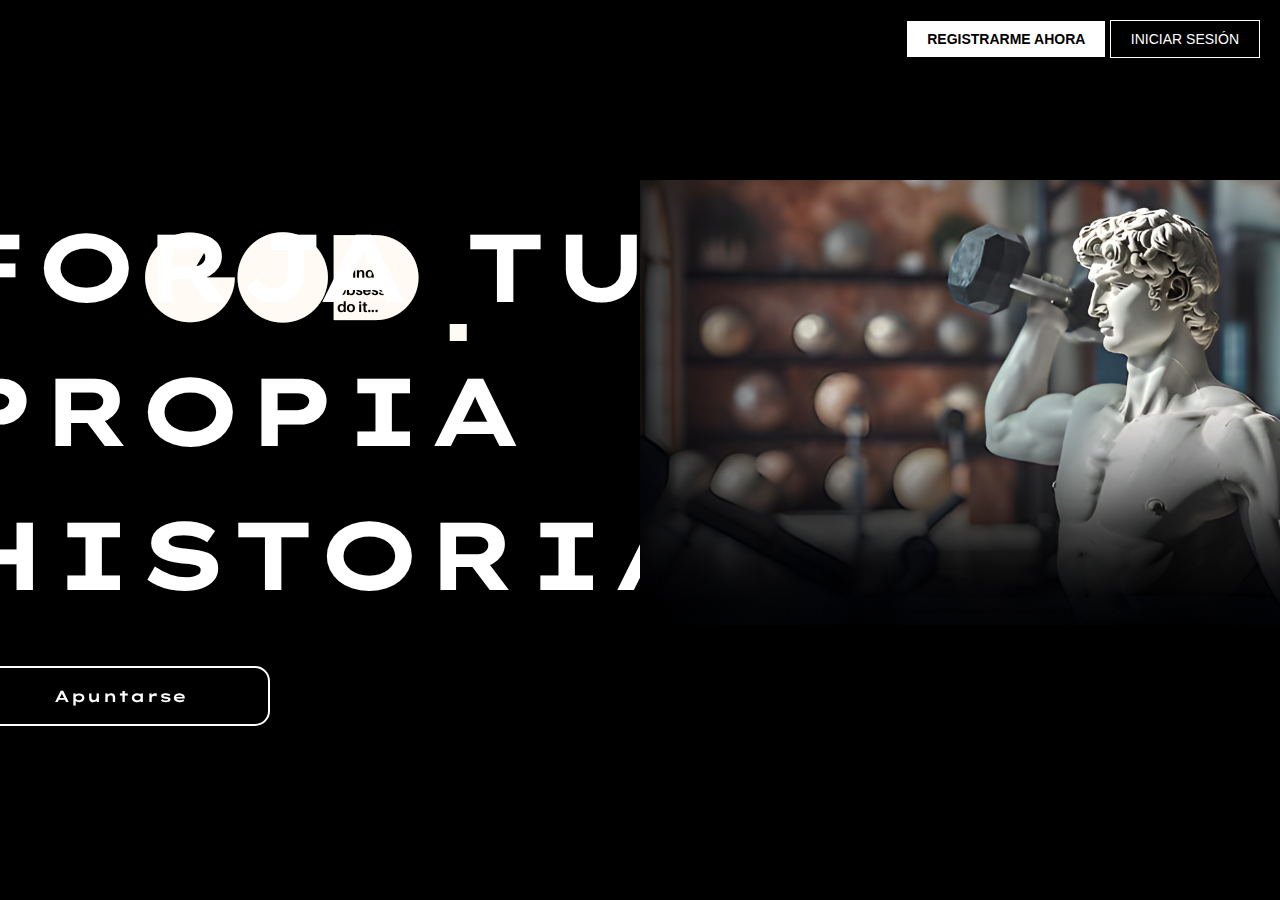
==== index.html @ fbf04f44 "Merge branch 'main' of https://github.com/LoadingLio/TFG" ====
<!DOCTYPE html>
<html lang="en">
<head>
    <meta charset="UTF-8">
    <meta name="viewport" content="width=device-width, initial-scale=1.0">
    <title>GOD FIT</title>
    <link rel="stylesheet" href="styles.css">
    <link rel="preconnect" href="https://fonts.googleapis.com">
    <link rel="preconnect" href="https://fonts.gstatic.com" crossorigin>
    <link href="https://fonts.googleapis.com/css2?family=Lexend+Zetta:wght@100..900&display=swap" rel="stylesheet">
</head>
<body>

    
        <div class="header">

            <div class="logo">
                <a href="index.html">
                    <img alt="GOD" src="Sources/god.png"/>
                </a>
            </div>
      
            <div class="nav-buttons">
                <button class="reg_ahora" onclick="location.href='RegScreen/register.html'">REGISTRARME AHORA</button>
                <button class="ini_sesion" onclick="location.href='LogScreen/login.html'">INICIAR SESIÓN</button>
            </div>
            </div>
        
        <div class="content">
            <div class="left-section">
                <div class="text-section">
                    <h1>FORJA TU PROPIA HISTORIA</h1>
                </div>
                    <button class="apuntarse" role="button">Apuntarse</button>                
                </div>
                <div class="image-section">
                    <img alt="Statue of David lifting a dumbbell in a gym setting" src="Sources/dios.png"/>
                </div>
            </div>

        </div> 
    </div>
   </body>
  </html>
</html>
---- styles.css ----
* {
    margin: 0;
    padding: 0;
    box-sizing: border-box;
}

body {
    font-family: Arial, sans-serif;
    background-color: #000;
    color: #fff;
}


.header {
    display: flex;
    justify-content: space-between;
    width: 100%;
    margin-top: 0;
    padding-top: 0; /* Asegúrate de que no haya márgenes innecesarios */
}
.logo {
    display: inline;
    align-items: left;
    height: 100px; /* o cualquier otro valor que desees */
}
.logo img {
    padding-top: 40px;
    padding-left: 40px;
;
}
.nav-buttons {
    display: inline; /* Alinear los botones horizontalmente */
    gap: 10px; /* Espaciado entre los botones */
    padding-top: 20px;
    padding-right: 20px;
}

.nav-buttons .reg_ahora {
    background-color: #fff; /* Fondo blanco para REGISTRARME AHORA */
    color: #000; /* Texto negro */
    border: none;
    padding: 10px 20px;
    font-size: 14px;
    cursor: pointer;
    font-weight: bold;
}

.nav-buttons .ini_sesion {
    background-color: #000; /* Fondo negro para INICIAR SESIÓN */
    color: #fff; /* Texto blanco */
    border: 1px solid #fff; /* Borde blanco */
    padding: 10px 20px;
    font-size: 14px;
    cursor: pointer;
}
.content {
    display: flex;
    align-items: center;
    justify-content: space-between;
    width: 100%;
    height: 100%;
    flex-direction: row;
}
.left-section {
    width: 50%;
    height: 600px;
    display: flex;
    flex-direction: column;
    align-items: center;
    justify-content: center;
  }
.text-section {
    flex-grow: 1;
    padding: 20px;
    text-align: left;
    font-size: 48px;
    margin: 0;
    font-family: "Lexend Zetta", serif;
    font-weight: 700;
    line-height: 1.5;
margin-bottom: 20px;
padding-left: 30px;
}


.apuntarse {
    background-color: #000;
    border: 2px solid #fff; 
    border-radius: 15px; /* Relleno redondeado */
    box-sizing: border-box;
    color: #ffffff;
    cursor: pointer;
    display: inline-block;
    font-family: "Lexend Zetta", serif;
    font-size: 16px;
    font-weight: 600;
    min-height: 60px;
    padding: 16px 24px;
    text-align: center;
    transition: all 300ms cubic-bezier(.23, 1, 0.32, 1);
    touch-action: manipulation;
    width: 300px;
    height: 200px;
    will-change: transform;
    margin-bottom: 100px;
    margin-right: 400px;
  }
  
  .apuntarse:disabled {
    pointer-events: none;
  }
  
  .apuntarse:hover {
    color: #000000;
    background-color: #ffffff;
    box-shadow: rgba(0, 0, 0, 0.25) 0 8px 15px;
    transform: translateY(-2px);
  }
  
  .apuntarse:active {
    box-shadow: none;
    transform: translateY(0);
  }
.image-section {
    width: 50%;
    height: 800px;
    display: flex;
    justify-content: flex-end;
    position: relative;
    padding-top: 80px;
  }
  
  .image-section img {
    width: 50vw; /* Toma el ancho completo de la ventana */
    height: 50vh; /* Toma el alto completo de la ventana */
    object-fit: cover;
    position: relative;
    top: 0;
    left: 0;
}
@media (max-width: 768px) {
    .content {
        flex-direction: column;
    }
    .text-section h1 {
        font-size: 36px;
    }
    
}
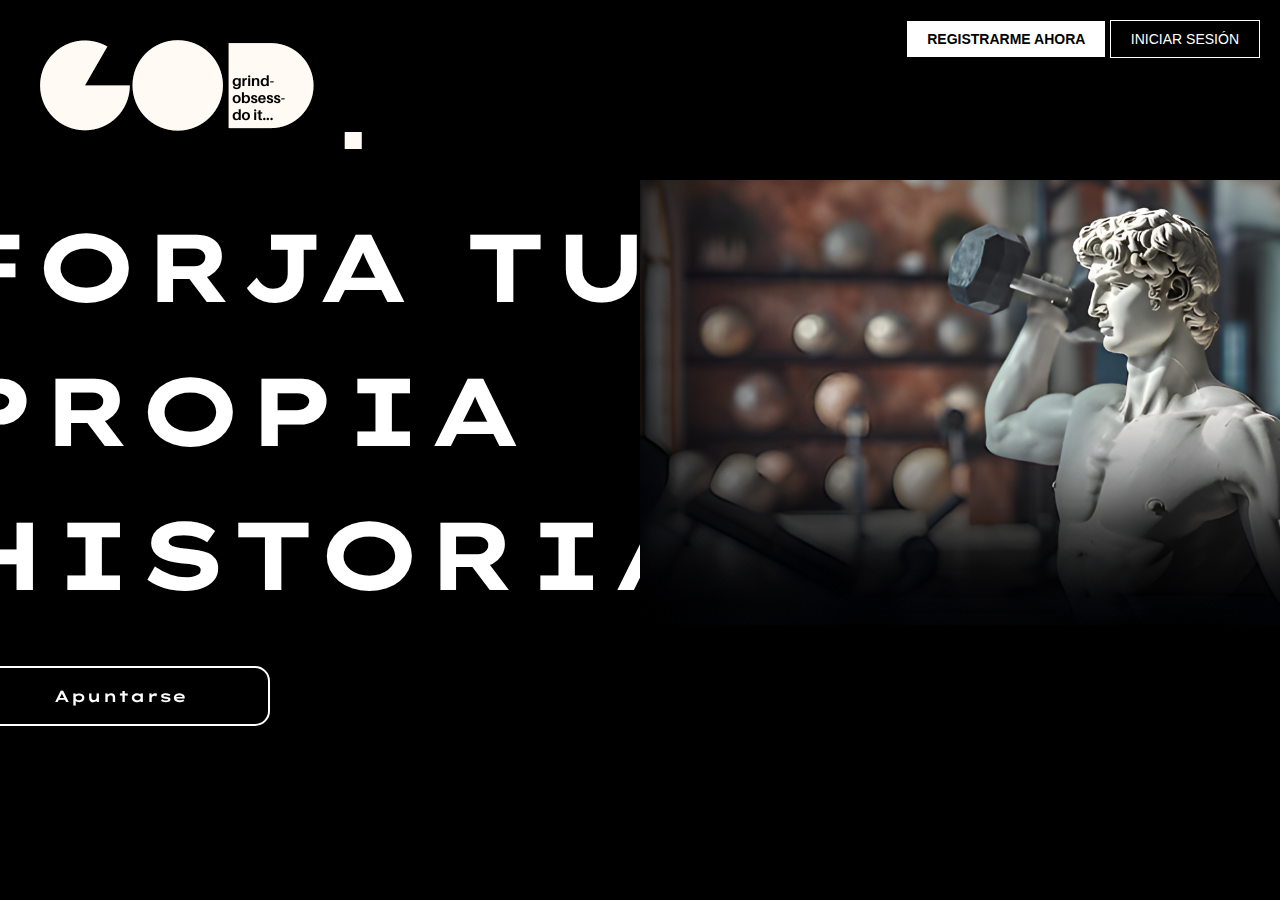
==== commit 6d7cd77d: "Correccion imagen" ====
--- a/index.html
+++ b/index.html
@@ -13,7 +13,6 @@
 
     
         <div class="header">
-
             <div class="logo">
                 <a href="index.html">
                     <img alt="GOD" src="Sources/god.png"/>
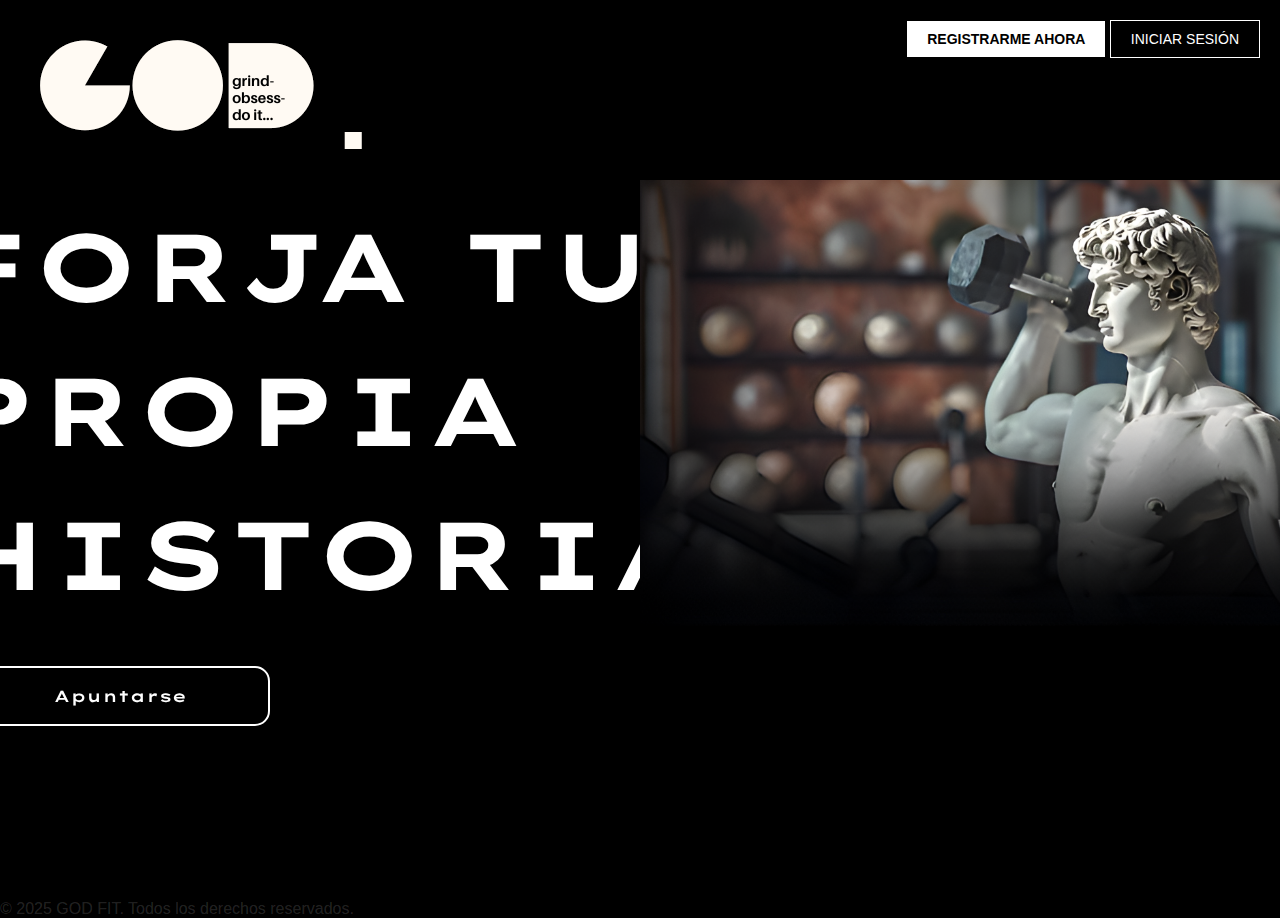
==== commit 51b9db1b: "Refactor HTML structure and add footer section; update CSS for better responsiveness" ====
--- a/index.html
+++ b/index.html
@@ -18,12 +18,11 @@
                     <img alt="GOD" src="Sources/god.png"/>
                 </a>
             </div>
-      
             <div class="nav-buttons">
                 <button class="reg_ahora" onclick="location.href='RegScreen/register.html'">REGISTRARME AHORA</button>
                 <button class="ini_sesion" onclick="location.href='LogScreen/login.html'">INICIAR SESIÓN</button>
             </div>
-            </div>
+        </div>
         
         <div class="content">
             <div class="left-section">
@@ -31,14 +30,23 @@
                     <h1>FORJA TU PROPIA HISTORIA</h1>
                 </div>
                     <button class="apuntarse" role="button">Apuntarse</button>                
-                </div>
+            </div>
                 <div class="image-section">
                     <img alt="Statue of David lifting a dumbbell in a gym setting" src="Sources/dios.png"/>
                 </div>
+        </div>
+        
+        <div class="footer">
+            <div class="footer-text">
+                <p style="color: rgba(255, 255, 255, 0.150);">© 2025 GOD FIT. Todos los derechos reservados.</p>
             </div>
-
-        </div> 
-    </div>
+        </div>
+    <script>
+        const textSection = document.querySelector('.text-section');
+        setTimeout(() => {
+            textSection.classList.add('aparece');
+        }, 500);
+    </script>
    </body>
   </html>
 </html>
--- a/styles.css
+++ b/styles.css
@@ -78,10 +78,17 @@
     font-family: "Lexend Zetta", serif;
     font-weight: 700;
     line-height: 1.5;
-margin-bottom: 20px;
-padding-left: 30px;
+    margin-bottom: 20px;
+    padding-left: 30px;
+    opacity: 0;
+    transform: translateY(50px);
+    transition: opacity 1s, transform 1s;
 }
 
+    .text-section.aparece {
+    opacity: 1;
+    transform: translateY(0);
+}
 
 .apuntarse {
     background-color: #000;
@@ -138,6 +145,7 @@
     top: 0;
     left: 0;
 }
+
 @media (max-width: 768px) {
     .content {
         flex-direction: column;
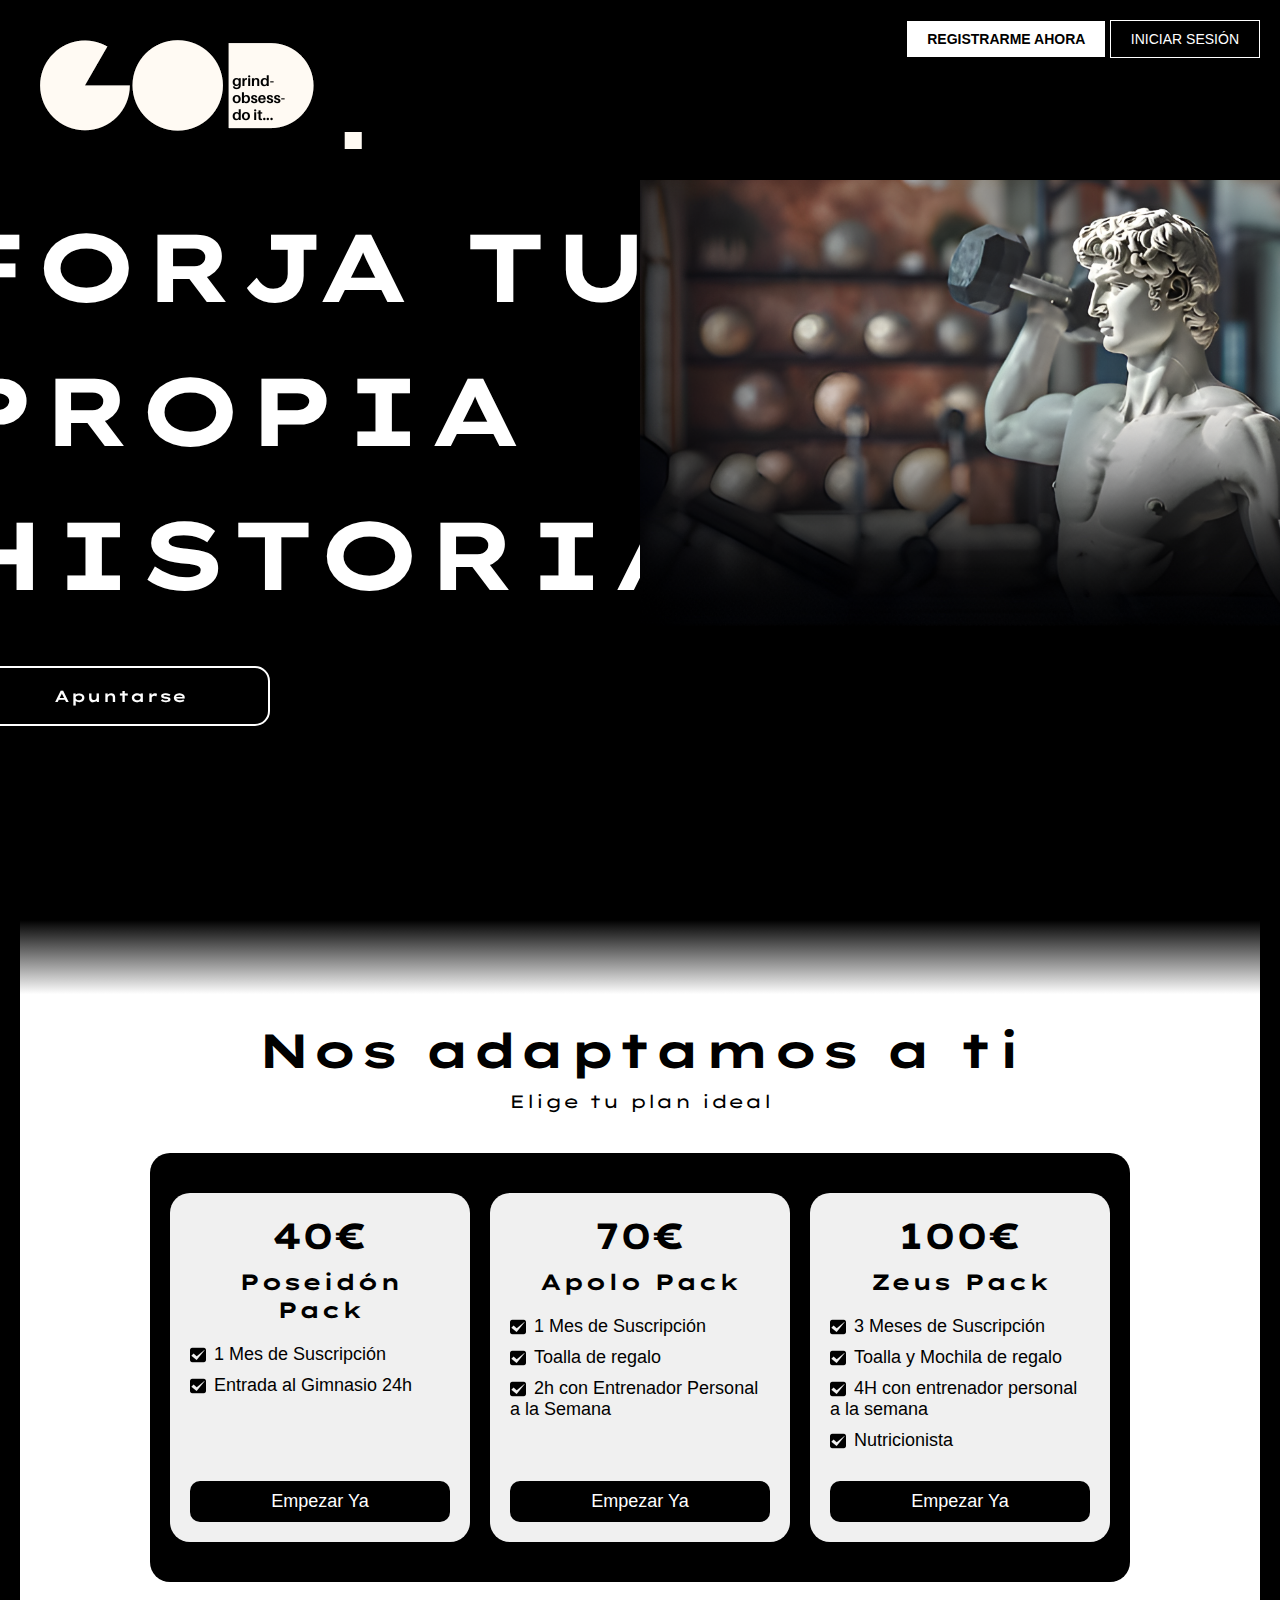
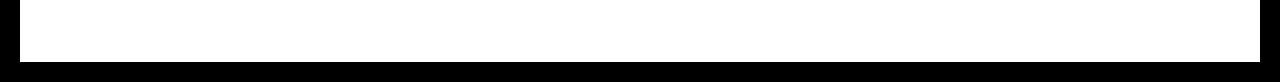
==== commit b5da482a: "Creacion de seccion de planes y boton de apuntarse funcionando" ====
--- a/index.html
+++ b/index.html
@@ -8,45 +8,82 @@
     <link rel="preconnect" href="https://fonts.googleapis.com">
     <link rel="preconnect" href="https://fonts.gstatic.com" crossorigin>
     <link href="https://fonts.googleapis.com/css2?family=Lexend+Zetta:wght@100..900&display=swap" rel="stylesheet">
+    <link rel="stylesheet" href="https://cdnjs.cloudflare.com/ajax/libs/font-awesome/5.15.3/css/all.min.css">
+
 </head>
 <body>
+    <div class="header">
+        <div class="logo">
+            <a href="index.html">
+                <img alt="GOD" src="Sources/god.png"/>
+            </a>
+        </div>
+        <div class="nav-buttons">
+            <button class="reg_ahora" onclick="location.href='RegScreen/register.html'">REGISTRARME AHORA</button>
+            <button class="ini_sesion" onclick="location.href='LogScreen/login.html'">INICIAR SESIÓN</button>
+        </div>
+    </div>
+    <div class="content">
+        <div class="left-section">
+            <div class="text-section">
+                <h1>FORJA TU PROPIA HISTORIA</h1>
+            </div>
+            <button class="apuntarse" role="button" onclick="scrollToPlans()">Apuntarse</button>                
+        </div>
+        <div class="image-section">
+            <img alt="Statue of David lifting a dumbbell in a gym setting" src="Sources/dios.png"/>
+        </div>
+    </div>
 
-    
-        <div class="header">
-            <div class="logo">
-                <a href="index.html">
-                    <img alt="GOD" src="Sources/god.png"/>
-                </a>
-            </div>
-            <div class="nav-buttons">
-                <button class="reg_ahora" onclick="location.href='RegScreen/register.html'">REGISTRARME AHORA</button>
-                <button class="ini_sesion" onclick="location.href='LogScreen/login.html'">INICIAR SESIÓN</button>
+    <div class="container" id="plans-section">
+        <h1>Nos adaptamos a ti</h1>
+        <p>Elige tu plan ideal</p>
+        <div class="plans-wrapper">
+            <div class="plans">
+                <div class="plan">
+                    <h2>40€</h2>
+                    <h3>Poseidón Pack</h3>
+                    <ul>
+                        <li><img src="Sources/icon.png" alt="icon.png icon" class="icon">1 Mes de Suscripción</li>
+                        <li><img src="Sources/icon.png" alt="icon.png icon" class="icon">Entrada al Gimnasio 24h</li>
+                    </ul>
+                    <button>Empezar Ya</button>
+                </div>
+                <div class="plan">
+                    <h2>70€</h2>
+                    <h3>Apolo Pack</h3>
+                    <ul>
+                        <li><img src="Sources/icon.png" alt="icon.png icon" class="icon">1 Mes de Suscripción</li>
+                        <li><img src="Sources/icon.png" alt="icon.png icon" class="icon">Toalla de regalo</li>
+                        <li><img src="Sources/icon.png" alt="icon.png icon" class="icon">2h con Entrenador Personal a la Semana</li>
+                    </ul>
+                    <button>Empezar Ya</button>
+                </div>
+                <div class="plan">
+                    <h2>100€</h2>
+                    <h3>Zeus Pack</h3>
+                    <ul>
+                        <li><img src="Sources/icon.png" alt="icon.png icon" class="icon">3 Meses de Suscripción</li>
+                        <li><img src="Sources/icon.png" alt="icon.png icon" class="icon">Toalla y Mochila de regalo</li>
+                        <li><img src="Sources/icon.png" alt="icon.png icon" class="icon">4H con entrenador personal a la semana</li>
+                        <li><img src="Sources/icon.png" alt="icon.png icon" class="icon">Nutricionista</li>
+                    </ul>
+                    <button>Empezar Ya</button>
+                </div>
             </div>
         </div>
-        
-        <div class="content">
-            <div class="left-section">
-                <div class="text-section">
-                    <h1>FORJA TU PROPIA HISTORIA</h1>
-                </div>
-                    <button class="apuntarse" role="button">Apuntarse</button>                
-            </div>
-                <div class="image-section">
-                    <img alt="Statue of David lifting a dumbbell in a gym setting" src="Sources/dios.png"/>
-                </div>
-        </div>
-        
-        <div class="footer">
-            <div class="footer-text">
-                <p style="color: rgba(255, 255, 255, 0.150);">© 2025 GOD FIT. Todos los derechos reservados.</p>
-            </div>
-        </div>
+    </div>
+    
+
     <script>
         const textSection = document.querySelector('.text-section');
         setTimeout(() => {
             textSection.classList.add('aparece');
         }, 500);
+
+        function scrollToPlans() {
+            document.getElementById('plans-section').scrollIntoView({ behavior: 'smooth' });
+        }
     </script>
-   </body>
-  </html>
+</body>
 </html>
--- a/styles.css
+++ b/styles.css
@@ -145,6 +145,110 @@
     top: 0;
     left: 0;
 }
+.container {
+    text-align: center;
+    margin: 20px;
+    background: linear-gradient(to bottom, #000 0%,  #fff 10%); /* Gradiente más rápido */
+    padding: 80px 20px; /* Más espacio blanco */
+    padding-top: 100px;
+}
+
+
+
+.container h1 {
+    font-size: 48px;
+    margin-bottom: 10px;
+    color: #000;
+    font-family: "Lexend Zetta", serif;
+
+}
+
+.container p {
+    font-size: 18px;
+    margin-bottom: 40px;
+    color: #000;
+    font-family: "Lexend Zetta", serif;
+
+}
+
+.plans-wrapper {
+    background-color: #000;
+    border-radius: 20px;
+    padding: 40px 20px;
+    display: flex;
+    justify-content: center;
+    align-items: center;
+    width: fit-content;
+    margin: 0 auto;
+}
+
+.plans {
+    display: flex;
+    flex-wrap: wrap;
+    justify-content: center;
+    gap: 20px;
+}
+
+.plan {
+    background-color: #f0f0f0;
+    border-radius: 20px;
+    padding: 20px;
+    width: 300px;
+    box-shadow: 0 0 10px rgba(0, 0, 0, 0.1);
+    display: flex;
+    flex-direction: column;
+    justify-content: space-between;
+    transition: transform 0.3s ease;
+    color: #000;
+
+}
+
+.plan:hover {
+    transform: scale(1.05);
+}
+
+.plan h2 {
+    font-size: 36px;
+    margin-bottom: 10px;
+    font-family: "Lexend Zetta", serif;
+
+}
+
+.plan h3 {
+    font-size: 22px;
+    margin-bottom: 20px;
+    font-family: "Lexend Zetta", serif;
+
+}
+
+.plan ul {
+    list-style: none;
+    padding: 0;
+    margin: 0 0 20px 0;
+    text-align: left;
+    flex-grow: 1;
+}
+
+.plan ul li {
+    font-size: 18px;
+    margin-bottom: 10px;
+}
+
+.plan button {
+    background-color: #000;
+    color: #fff;
+    border: none;
+    padding: 10px 20px;
+    font-size: 18px;
+    border-radius: 10px;
+    cursor: pointer;
+}
+.icon {
+    width: 16px;
+    height: 16px;
+    margin-right: 8px;
+    vertical-align: middle;
+}
 
 @media (max-width: 768px) {
     .content {
@@ -153,5 +257,9 @@
     .text-section h1 {
         font-size: 36px;
     }
+    .plan {
+        width: 100%;
+        margin-bottom: 20px;
+    }
     
 }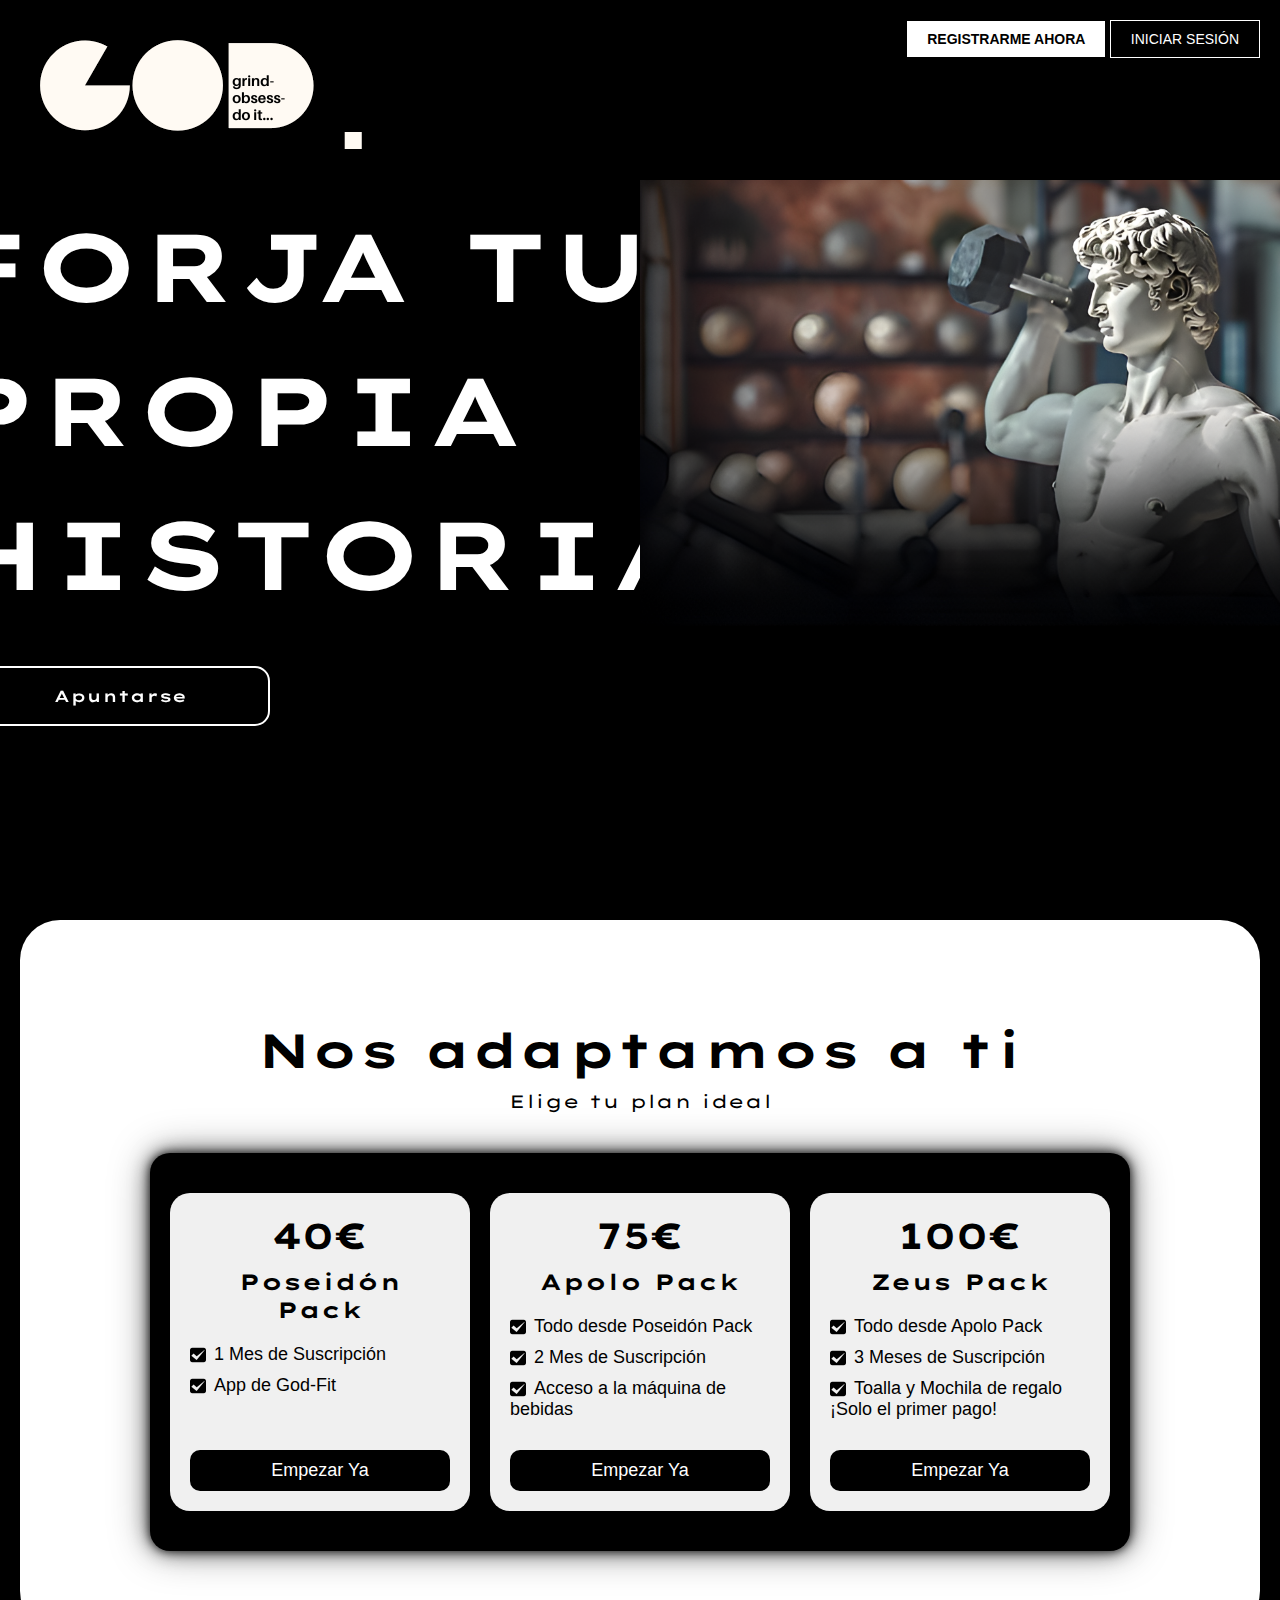
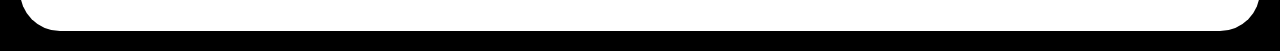
==== commit 462a415a: "Update index.html" ====
--- a/index.html
+++ b/index.html
@@ -45,17 +45,17 @@
                     <h3>Poseidón Pack</h3>
                     <ul>
                         <li><img src="Sources/icon.png" alt="icon.png icon" class="icon">1 Mes de Suscripción</li>
-                        <li><img src="Sources/icon.png" alt="icon.png icon" class="icon">Entrada al Gimnasio 24h</li>
+                        <li><img src="Sources/icon.png" alt="icon.png icon" class="icon">App de God-Fit</li>
                     </ul>
                     <button>Empezar Ya</button>
                 </div>
                 <div class="plan">
-                    <h2>70€</h2>
+                    <h2>75€</h2>
                     <h3>Apolo Pack</h3>
                     <ul>
-                        <li><img src="Sources/icon.png" alt="icon.png icon" class="icon">1 Mes de Suscripción</li>
-                        <li><img src="Sources/icon.png" alt="icon.png icon" class="icon">Toalla de regalo</li>
-                        <li><img src="Sources/icon.png" alt="icon.png icon" class="icon">2h con Entrenador Personal a la Semana</li>
+                        <li><img src="Sources/icon.png" alt="icon.png icon" class="icon">Todo desde Poseidón Pack</li>
+                        <li><img src="Sources/icon.png" alt="icon.png icon" class="icon">2 Mes de Suscripción</li>
+                        <li><img src="Sources/icon.png" alt="icon.png icon" class="icon">Acceso a la máquina de bebidas</li>
                     </ul>
                     <button>Empezar Ya</button>
                 </div>
@@ -63,10 +63,9 @@
                     <h2>100€</h2>
                     <h3>Zeus Pack</h3>
                     <ul>
+                        <li><img src="Sources/icon.png" alt="icon.png icon" class="icon">Todo desde Apolo Pack</li>
                         <li><img src="Sources/icon.png" alt="icon.png icon" class="icon">3 Meses de Suscripción</li>
-                        <li><img src="Sources/icon.png" alt="icon.png icon" class="icon">Toalla y Mochila de regalo</li>
-                        <li><img src="Sources/icon.png" alt="icon.png icon" class="icon">4H con entrenador personal a la semana</li>
-                        <li><img src="Sources/icon.png" alt="icon.png icon" class="icon">Nutricionista</li>
+                        <li><img src="Sources/icon.png" alt="icon.png icon" class="icon">Toalla y Mochila de regalo  ¡Solo el primer pago!</li>
                     </ul>
                     <button>Empezar Ya</button>
                 </div>
--- a/styles.css
+++ b/styles.css
@@ -148,9 +148,11 @@
 .container {
     text-align: center;
     margin: 20px;
-    background: linear-gradient(to bottom, #000 0%,  #fff 10%); /* Gradiente más rápido */
+    position: relative;
+    background: #fff; 
     padding: 80px 20px; /* Más espacio blanco */
     padding-top: 100px;
+    border-radius: 40px;
 }
 
 
@@ -180,6 +182,10 @@
     align-items: center;
     width: fit-content;
     margin: 0 auto;
+    box-shadow: 
+    0 0 10px rgba(0, 0, 0, 0.8), 
+    0 0 20px rgba(0, 0, 0, 0.6), 
+    0 0 40px rgba(0, 0, 0, 0.4);
 }
 
 .plans {
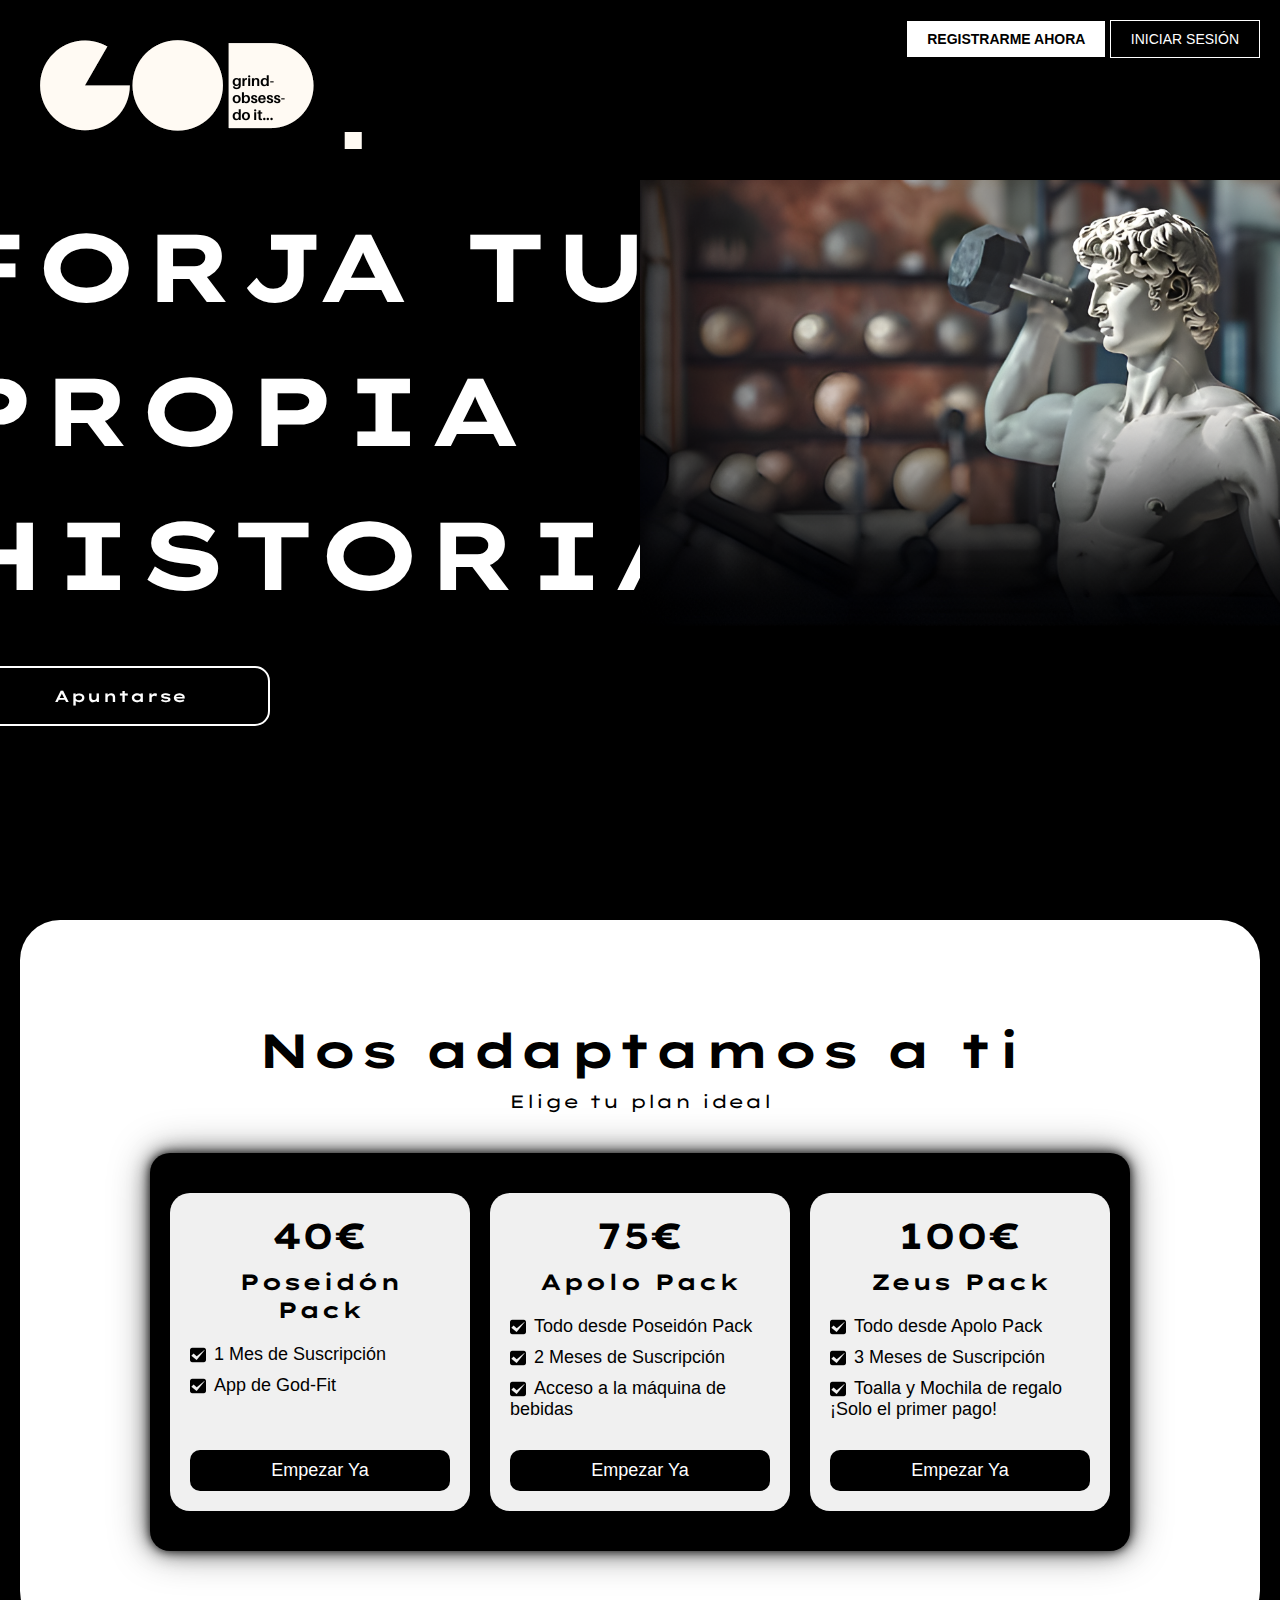
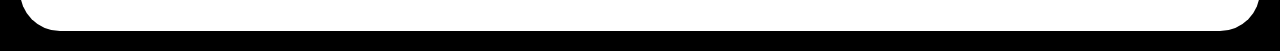
==== commit d35e3df4: "Cambios css" ====
--- a/index.html
+++ b/index.html
@@ -19,8 +19,8 @@
             </a>
         </div>
         <div class="nav-buttons">
-            <button class="reg_ahora" onclick="location.href='RegScreen/register.html'">REGISTRARME AHORA</button>
-            <button class="ini_sesion" onclick="location.href='LogScreen/login.html'">INICIAR SESIÓN</button>
+            <button class="reg_ahora" onclick="location.href='RegScreen/register.php'">REGISTRARME AHORA</button>
+            <button class="ini_sesion" onclick="location.href='LogScreen/login.php'">INICIAR SESIÓN</button>
         </div>
     </div>
     <div class="content">
@@ -54,7 +54,7 @@
                     <h3>Apolo Pack</h3>
                     <ul>
                         <li><img src="Sources/icon.png" alt="icon.png icon" class="icon">Todo desde Poseidón Pack</li>
-                        <li><img src="Sources/icon.png" alt="icon.png icon" class="icon">2 Mes de Suscripción</li>
+                        <li><img src="Sources/icon.png" alt="icon.png icon" class="icon">2 Meses de Suscripción</li>
                         <li><img src="Sources/icon.png" alt="icon.png icon" class="icon">Acceso a la máquina de bebidas</li>
                     </ul>
                     <button>Empezar Ya</button>
